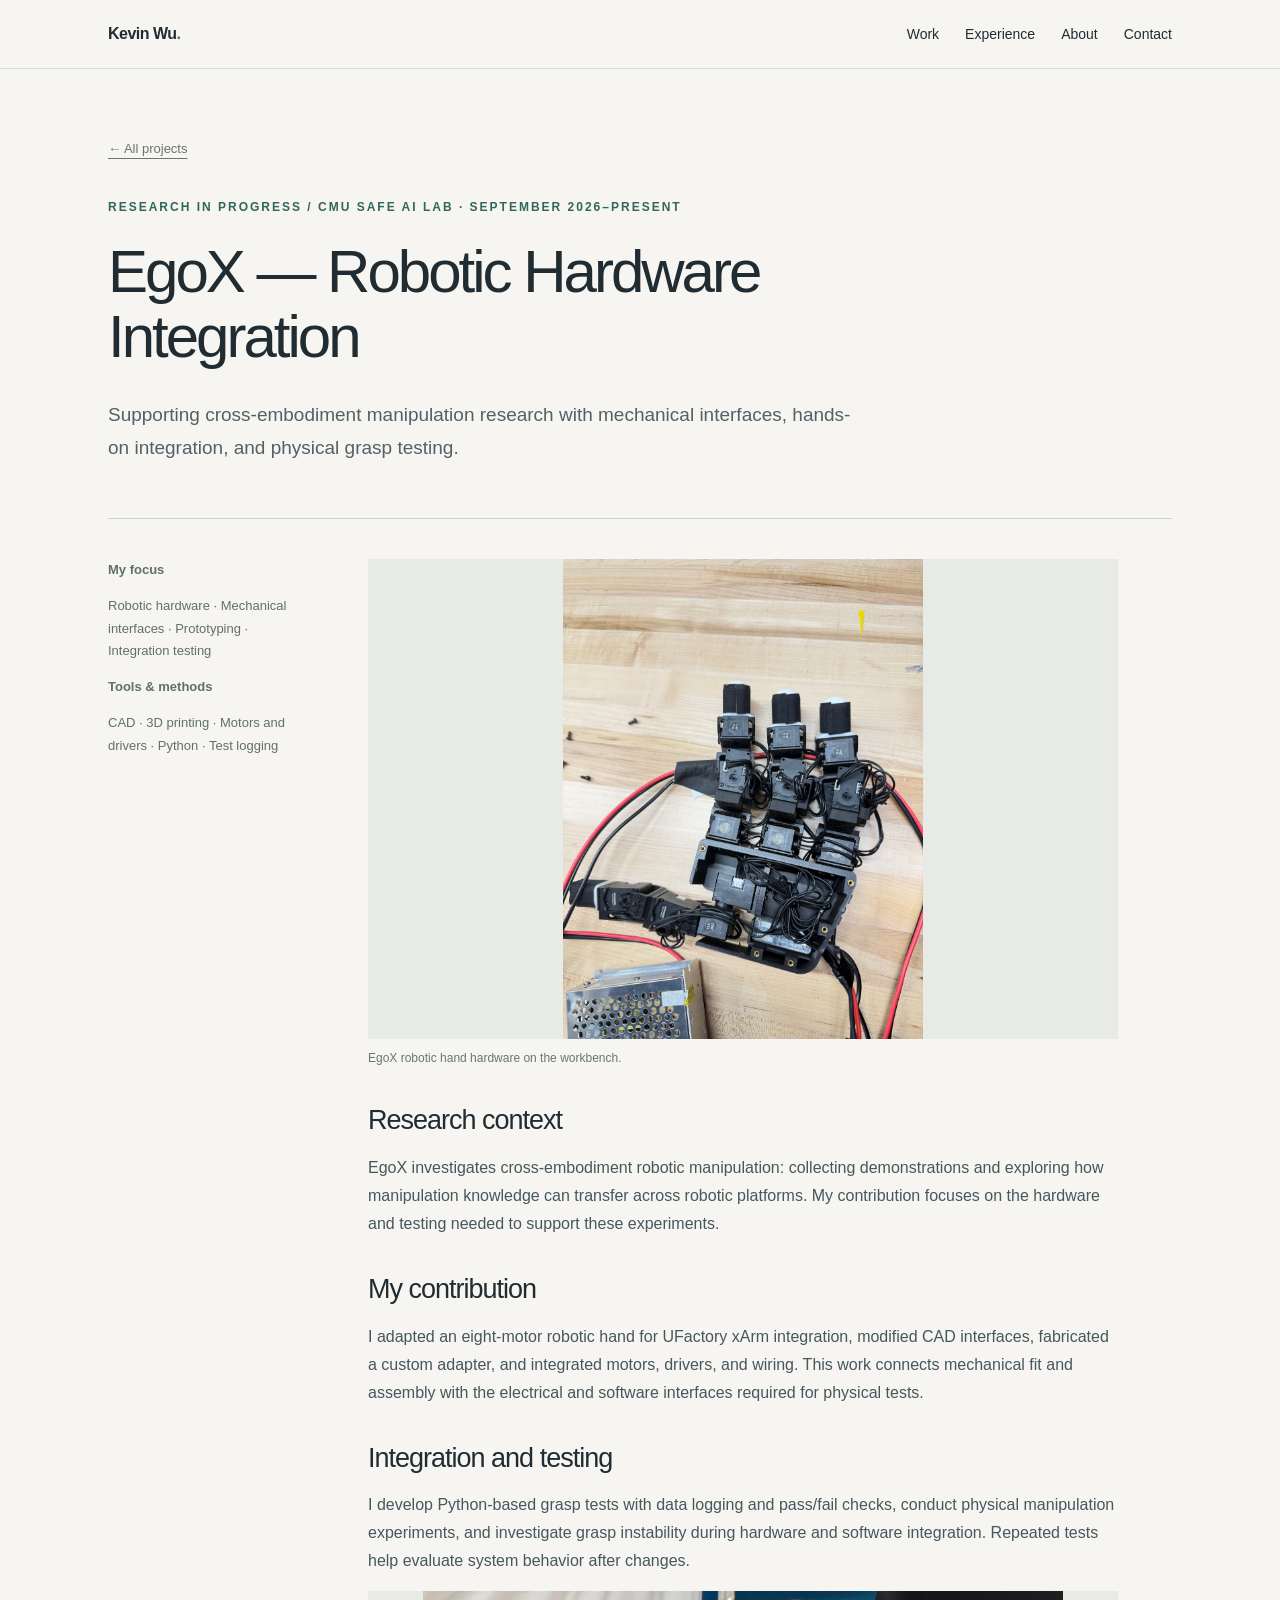
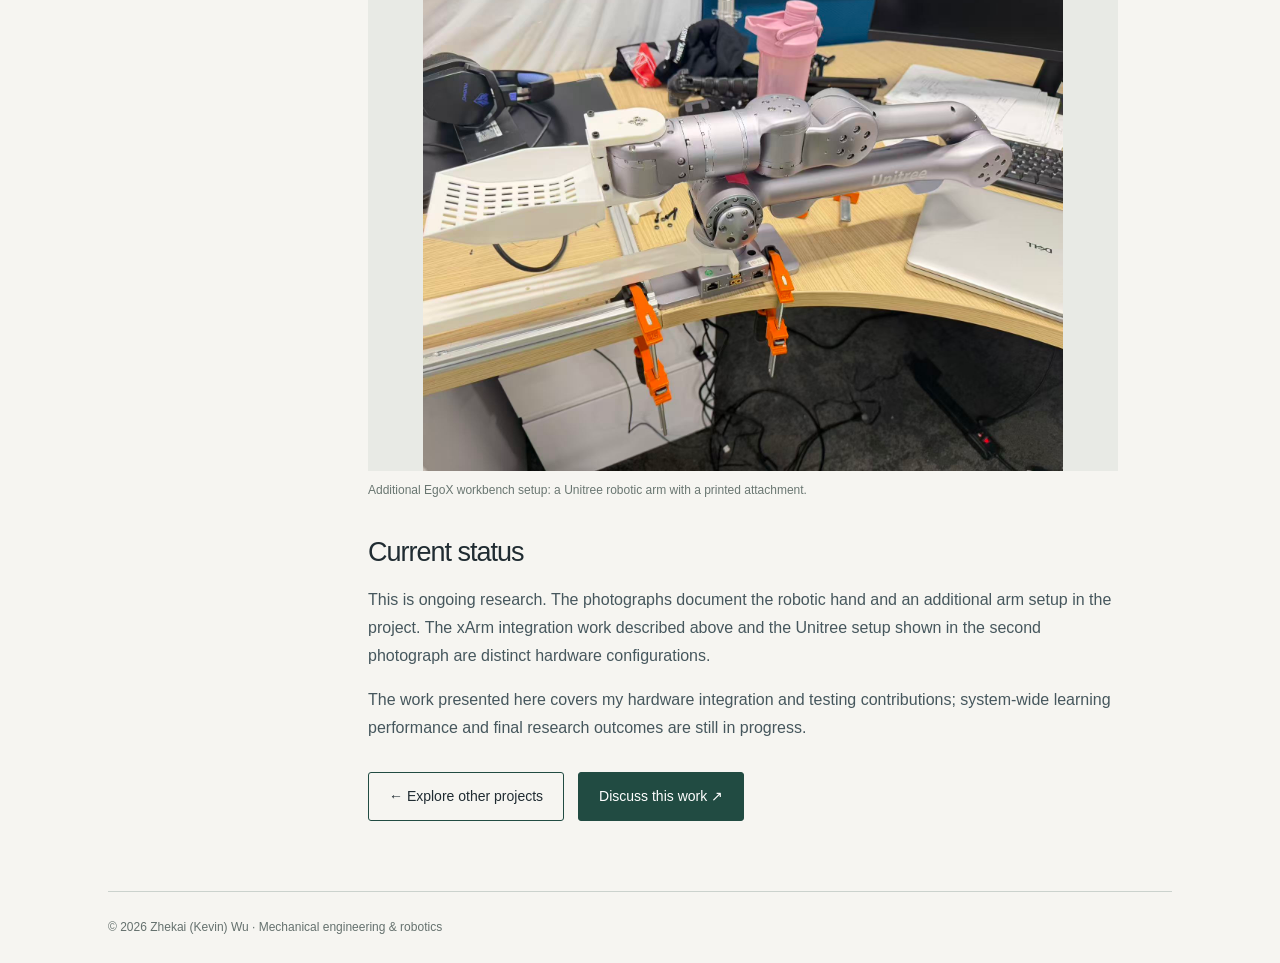
==== egox.html @ 0720554a "Add EgoX project page and robotic hand and arm photographs" ====
<!doctype html><html lang="en"><head><meta charset="utf-8"><meta name="viewport" content="width=device-width,initial-scale=1"><title>EgoX — Robotic Hardware Integration | Kevin Wu</title><meta name="description" content="Kevin Wu’s EgoX research work in robotic hardware integration, mechanical interfaces, and grasp testing at CMU Safe AI Lab."><link rel="stylesheet" href="style.css"></head><body><a class="skip" href="#main">Skip to content</a><header><nav aria-label="Main navigation"><a class="brand" href="index.html">Kevin Wu<span style="color:#397165">.</span></a><div class="links"><a href="index.html#work">Work</a><a href="index.html#experience">Experience</a><a href="index.html#about">About</a><a href="index.html#contact">Contact</a></div></nav></header><main id="main"><section class="case-hero"><a class="small" href="index.html#work">← All projects</a><p class="label" style="margin-top:35px">Research in progress / CMU Safe AI Lab · September 2026–Present</p><h1>EgoX — Robotic Hardware Integration</h1><p class="intro">Supporting cross-embodiment manipulation research with mechanical interfaces, hands-on integration, and physical grasp testing.</p></section><section class="section case-layout"><aside><strong>My focus</strong><p>Robotic hardware · Mechanical interfaces · Prototyping · Integration testing</p><strong>Tools & methods</strong><p>CAD · 3D printing · Motors and drivers · Python · Test logging</p></aside><article class="case-body"><figure class="case-photo"><img src="egox-hand.jpg" alt="EgoX robotic hand with actuator assemblies, wiring, and printed housing"><figcaption>EgoX robotic hand hardware on the workbench.</figcaption></figure><h2>Research context</h2><p>EgoX investigates cross-embodiment robotic manipulation: collecting demonstrations and exploring how manipulation knowledge can transfer across robotic platforms. My contribution focuses on the hardware and testing needed to support these experiments.</p><h2>My contribution</h2><p>I adapted an eight-motor robotic hand for UFactory xArm integration, modified CAD interfaces, fabricated a custom adapter, and integrated motors, drivers, and wiring. This work connects mechanical fit and assembly with the electrical and software interfaces required for physical tests.</p><h2>Integration and testing</h2><p>I develop Python-based grasp tests with data logging and pass/fail checks, conduct physical manipulation experiments, and investigate grasp instability during hardware and software integration. Repeated tests help evaluate system behavior after changes.</p><figure class="case-photo"><img src="egox-arm.jpg" alt="Unitree robotic arm with a white printed attachment in the EgoX workbench setup" loading="lazy"><figcaption>Additional EgoX workbench setup: a Unitree robotic arm with a printed attachment.</figcaption></figure><h2>Current status</h2><p>This is ongoing research. The photographs document the robotic hand and an additional arm setup in the project. The xArm integration work described above and the Unitree setup shown in the second photograph are distinct hardware configurations.</p><p>The work presented here covers my hardware integration and testing contributions; system-wide learning performance and final research outcomes are still in progress.</p><div class="actions"><a class="button" href="index.html#work">← Explore other projects</a><a class="button primary" href="mailto:kevinwuzhekai@gmail.com">Discuss this work ↗</a></div></article></section><footer>© 2026 Zhekai (Kevin) Wu · Mechanical engineering & robotics</footer></main></body></html>
---- style.css ----
*{box-sizing:border-box}html{scroll-behavior:smooth;scroll-padding-top:95px}body{margin:0;background:#f6f5f1;color:#202c32;font-family:Arial,Helvetica,sans-serif;line-height:1.75}a{color:inherit;text-underline-offset:5px}header{position:sticky;top:0;background:#f6f5f1f5;z-index:5;border-bottom:1px solid #d9deda}nav{max-width:1120px;margin:auto;padding:20px 28px;display:flex;justify-content:space-between;align-items:center}nav a{text-decoration:none}nav .links{display:flex;gap:26px;font-size:14px}.brand{font-weight:700;letter-spacing:-.5px}main{max-width:1120px;margin:auto;padding:0 28px}.hero{padding:95px 0 65px;max-width:900px}.eyebrow,.label{font-size:12px;text-transform:uppercase;letter-spacing:2px;font-weight:700;color:#33665c}h1{font-size:clamp(42px,6.5vw,76px);line-height:1.08;letter-spacing:-3px;font-weight:500;margin:22px 0 28px}h2{font-size:34px;font-weight:500;letter-spacing:-1px;line-height:1.25}h3{font-size:23px;line-height:1.35;font-weight:500}.intro{font-size:19px;color:#526067;max-width:760px}.meta{font-size:14px;color:#627068}.actions{display:flex;gap:14px;flex-wrap:wrap;margin-top:30px}.button{padding:11px 20px;border:1px solid #214b42;border-radius:3px;text-decoration:none;font-size:14px}.primary{background:#214b42;color:white}.section{padding:55px 0;border-top:1px solid #cbd2cd}.section-head{display:flex;justify-content:space-between;gap:30px;align-items:baseline;margin-bottom:28px}.section-head p{max-width:480px;color:#63716e}.projects{display:grid;grid-template-columns:1fr 1fr;gap:0 40px}.project{padding:27px 0 32px;border-top:1px solid #cbd2cd;text-decoration:none;display:block}.project:hover h3{color:#286656}.project h3{margin:10px 0}.project p{color:#59676a;font-size:15px;max-width:440px}.tags{color:#397165;font-size:12px}.arrow{float:right;font-size:23px}.about-grid{display:grid;grid-template-columns:1.5fr 1fr;gap:65px}.experience{display:grid;grid-template-columns:190px 1fr;gap:30px;padding:24px 0;border-bottom:1px solid #d8deda}.experience h3{margin:0}.experience p{margin:6px 0;color:#5b696b}.small{font-size:13px;color:#697671}.tools{font-size:15px;line-height:2.2}.contact{padding:60px 0 80px}.contact h2{font-size:42px}footer{padding:25px 0;border-top:1px solid #cbd2cd;font-size:12px;color:#65716e}.case-hero{padding:65px 0 35px;max-width:880px}.case-hero h1{font-size:clamp(38px,5vw,60px)}.case-layout{display:grid;grid-template-columns:200px 1fr;gap:60px;padding:40px 0 70px}.case-layout aside{font-size:13px;color:#60706b}.case-body{max-width:750px}.case-body h2{font-size:27px;margin:35px 0 15px}.case-body h2:first-child{margin-top:0}.case-body p{color:#46575d}.gallery{display:grid;grid-template-columns:1fr 1fr;gap:22px;margin:35px 0}.gallery figure{margin:0}.gallery figure:last-child{grid-column:1/-1}.gallery img{width:100%;height:340px;object-fit:contain;background:#e7e9e4}.gallery figure:last-child img{height:auto}.gallery figcaption{font-size:12px;color:#697671;margin-top:7px}a:focus-visible{outline:3px solid #c97935;outline-offset:5px}.skip{position:absolute;left:-9999px}.skip:focus{left:15px;top:15px;background:white;z-index:20}@media(max-width:700px){nav{padding:16px 20px}.links{gap:14px!important;font-size:12px!important}main{padding:0 22px}.hero{padding:65px 0 45px}h1{letter-spacing:-1.8px}.projects,.about-grid,.case-layout{grid-template-columns:1fr}.section-head{display:block}.about-grid,.case-layout{gap:25px}.experience{grid-template-columns:1fr;gap:6px}.section{padding:38px 0}.case-layout aside{border-bottom:1px solid #cbd2cd;padding-bottom:20px}.gallery{grid-template-columns:1fr}.gallery figure:last-child{grid-column:auto}.gallery img{height:auto}.contact h2{font-size:34px}}@media(prefers-reduced-motion:reduce){html{scroll-behavior:auto}}
.project-photo{display:block;width:100%;height:260px;object-fit:contain;background:#e8eae5;margin-bottom:24px;border-radius:3px}.case-photo{margin:0 0 32px}.case-photo img{display:block;width:100%;max-height:480px;object-fit:contain;background:#e8eae5}.case-photo figcaption{font-size:12px;color:#697671;margin-top:9px}@media(max-width:700px){.project-photo{height:240px}}

.demo{margin:0 0 35px}.demo video{display:block;width:100%;max-height:560px;background:#16201c;border-radius:4px}.demo h2{margin-top:0}
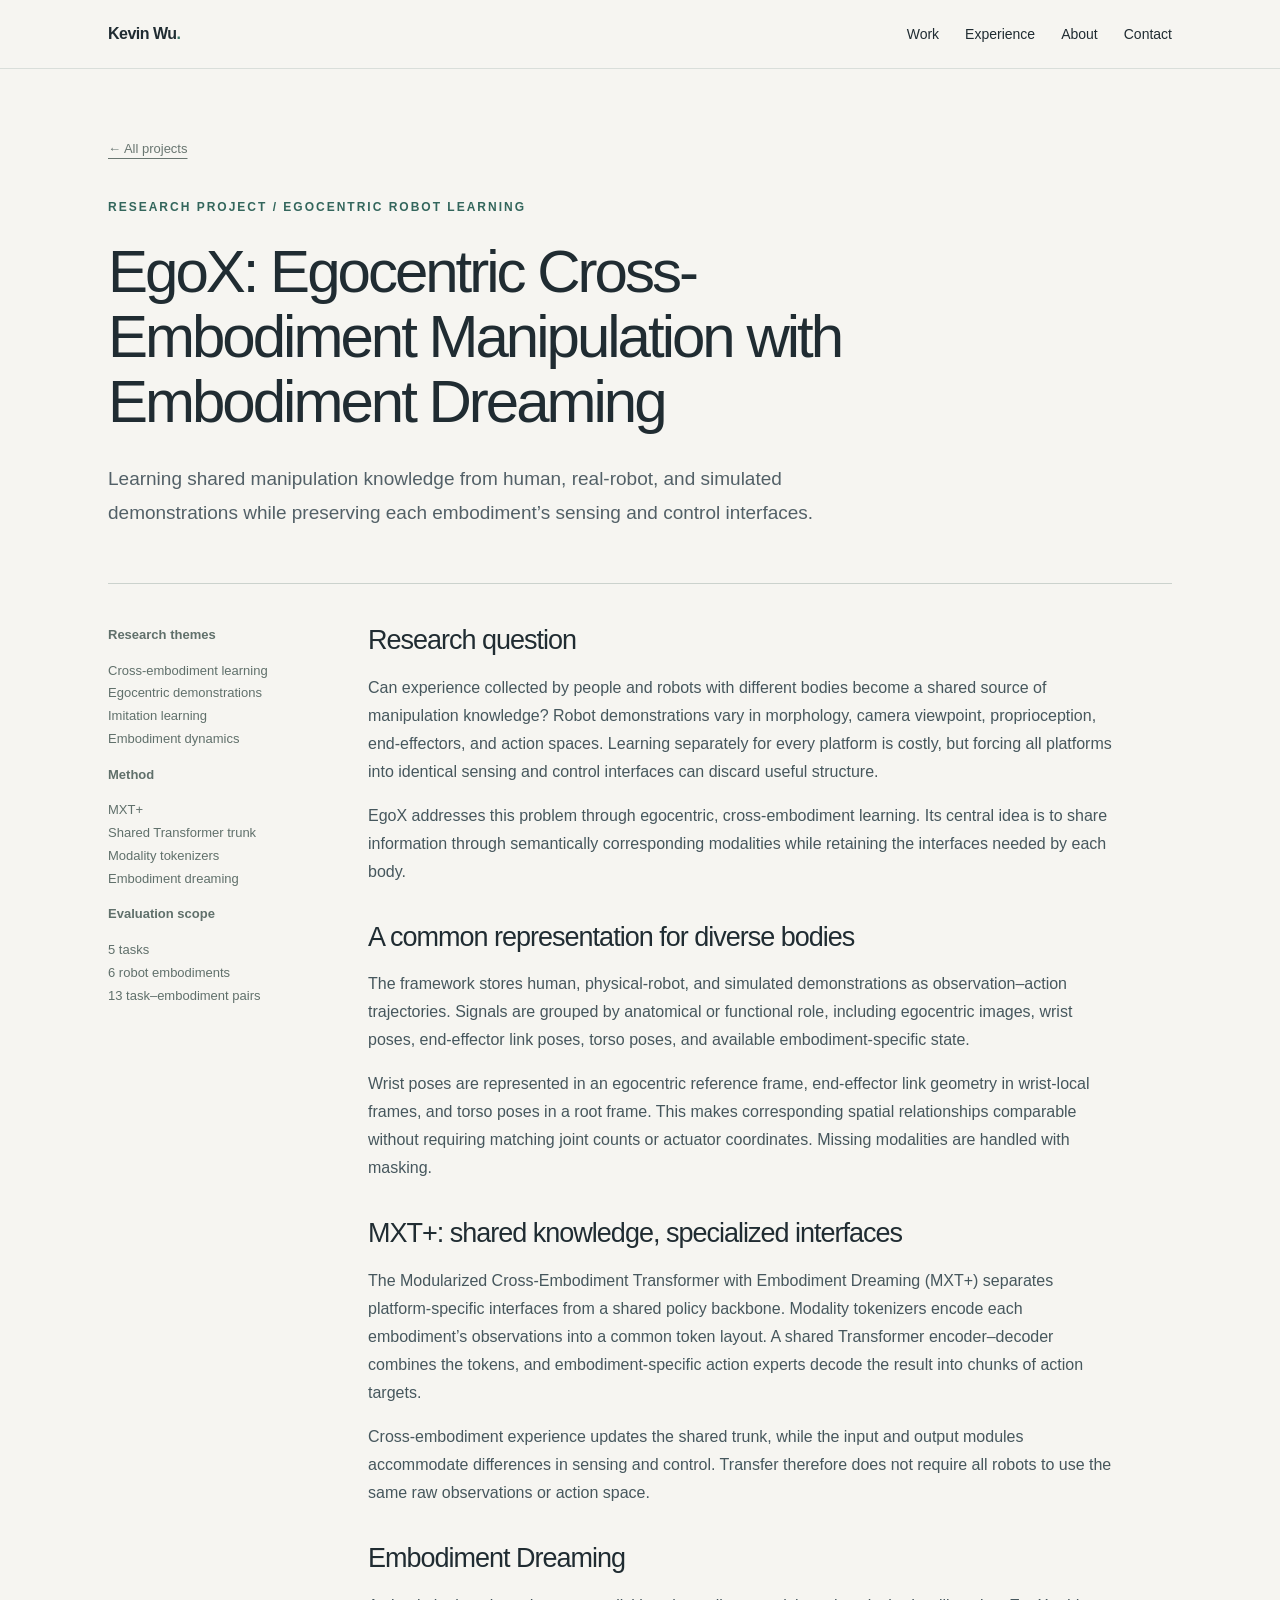
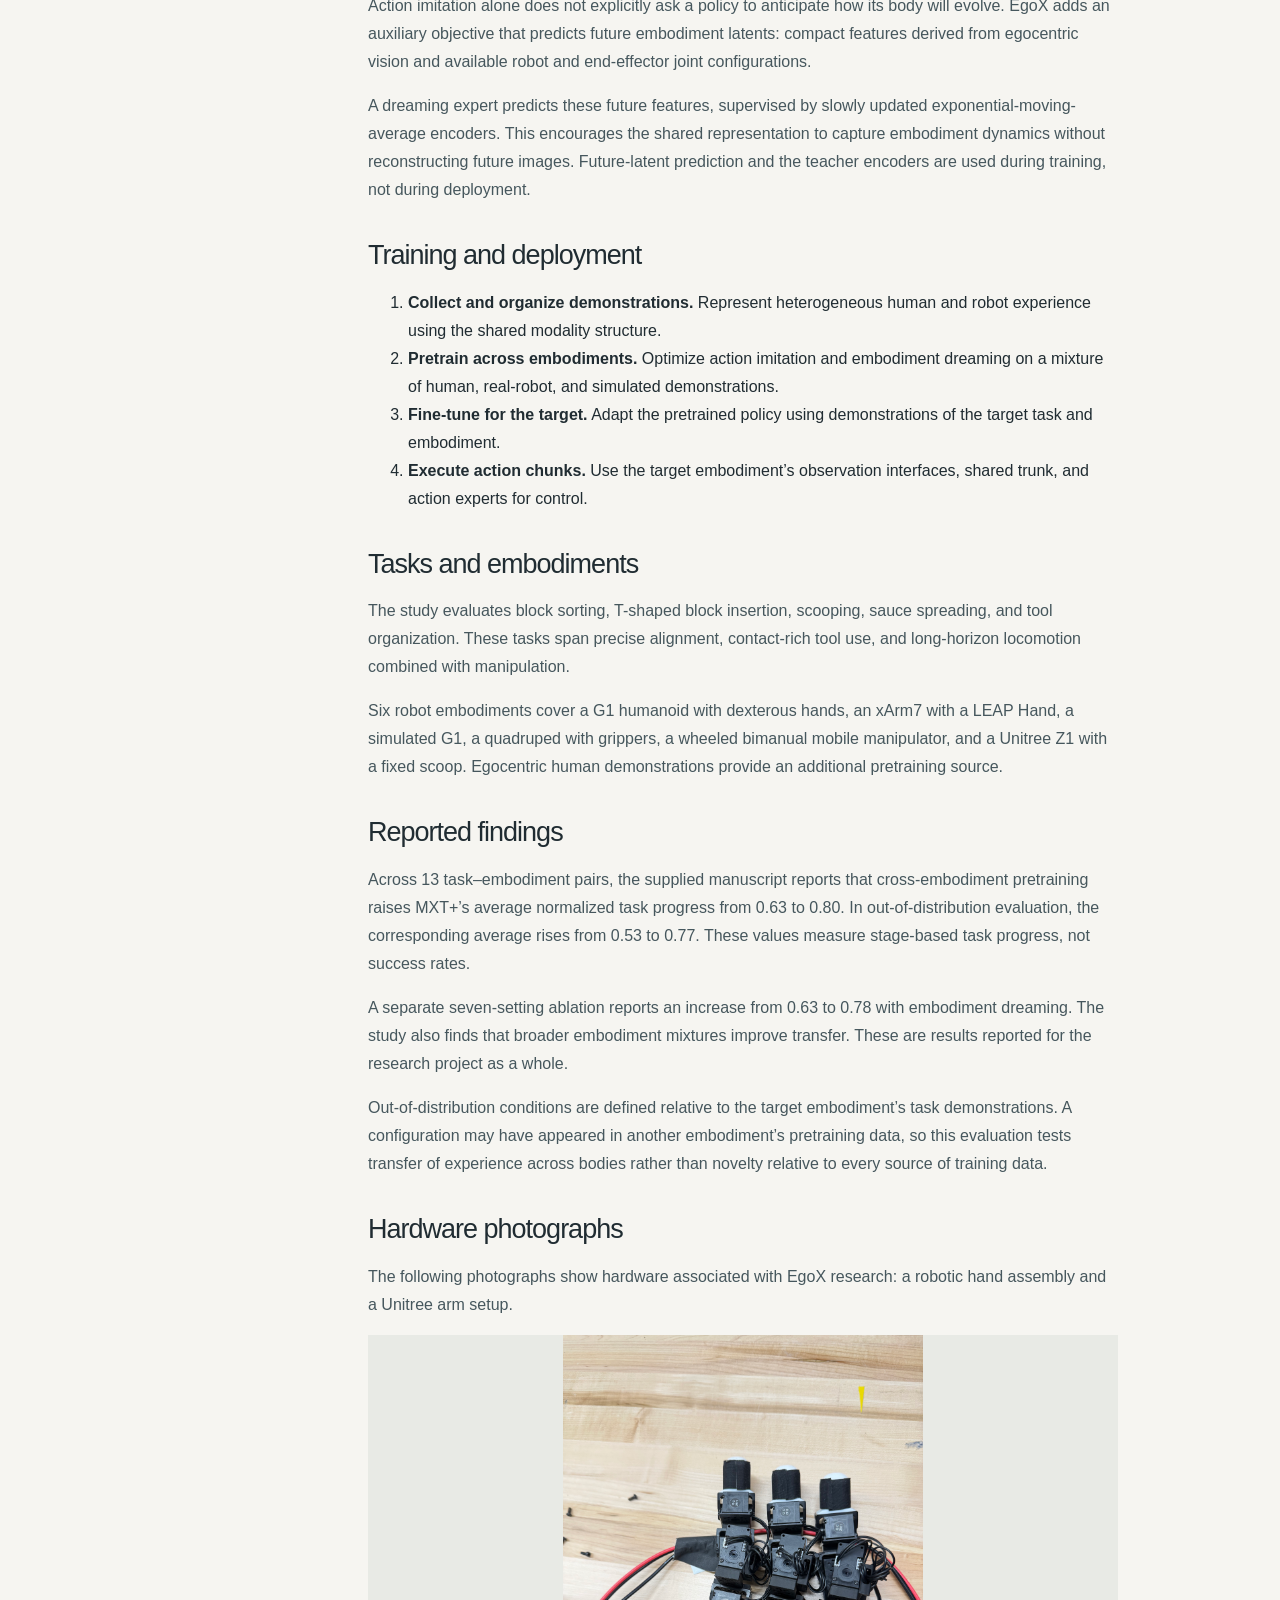
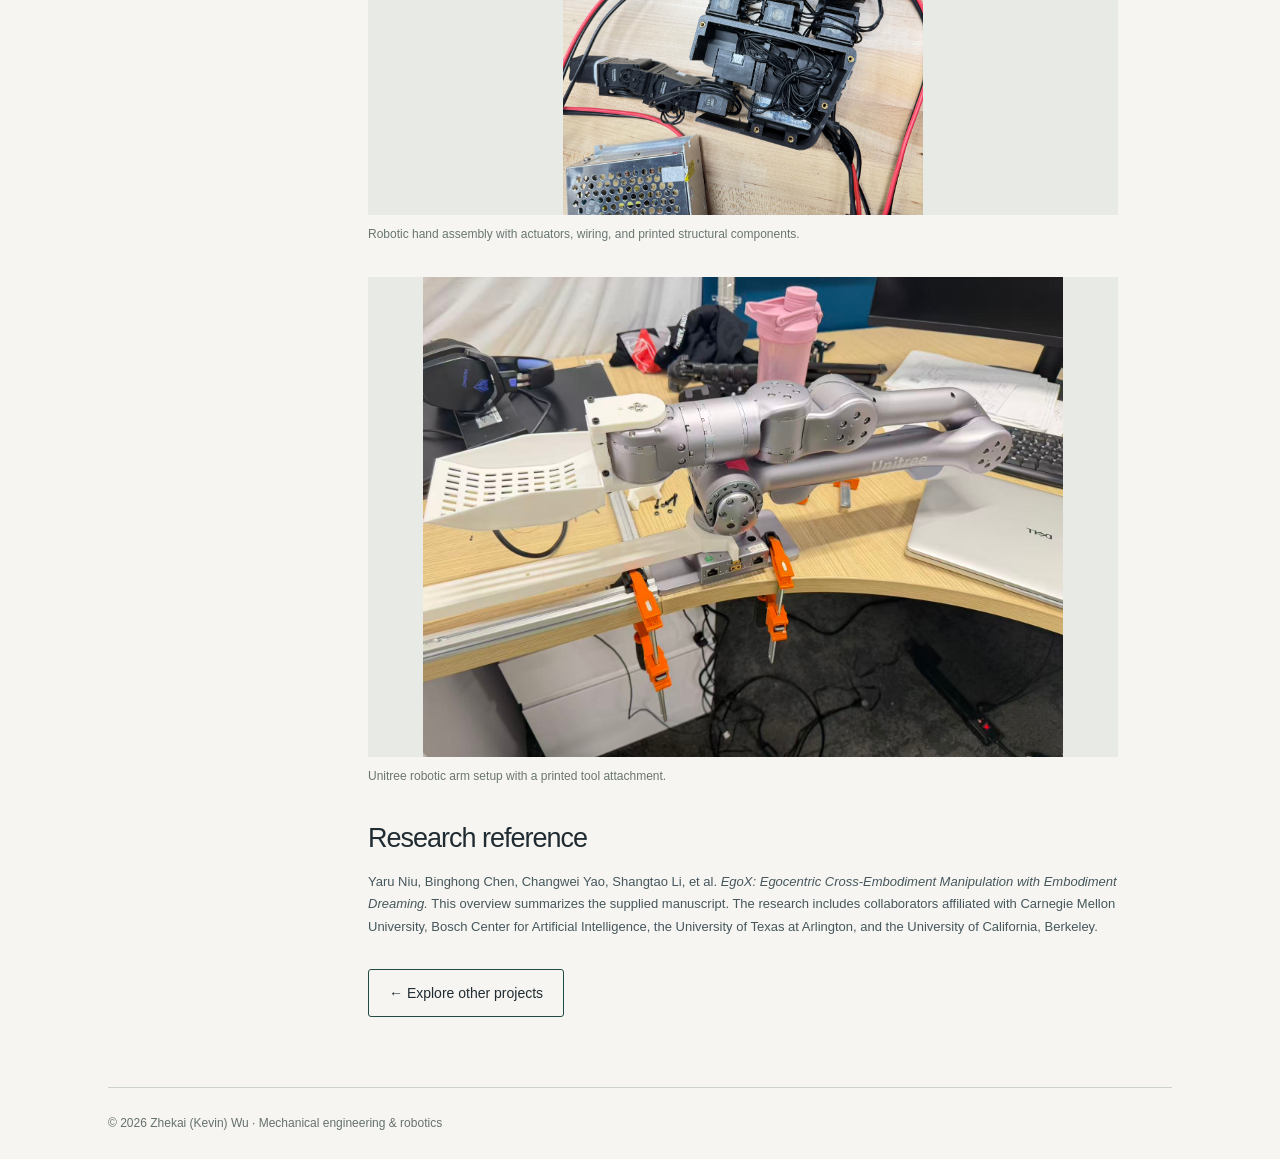
==== commit 6db8723f: "Reframe EgoX as a research overview based on the project manuscript" ====
--- a/egox.html
+++ b/egox.html
@@ -1 +1 @@
-<!doctype html><html lang="en"><head><meta charset="utf-8"><meta name="viewport" content="width=device-width,initial-scale=1"><title>EgoX — Robotic Hardware Integration | Kevin Wu</title><meta name="description" content="Kevin Wu’s EgoX research work in robotic hardware integration, mechanical interfaces, and grasp testing at CMU Safe AI Lab."><link rel="stylesheet" href="style.css"></head><body><a class="skip" href="#main">Skip to content</a><header><nav aria-label="Main navigation"><a class="brand" href="index.html">Kevin Wu<span style="color:#397165">.</span></a><div class="links"><a href="index.html#work">Work</a><a href="index.html#experience">Experience</a><a href="index.html#about">About</a><a href="index.html#contact">Contact</a></div></nav></header><main id="main"><section class="case-hero"><a class="small" href="index.html#work">← All projects</a><p class="label" style="margin-top:35px">Research in progress / CMU Safe AI Lab · September 2026–Present</p><h1>EgoX — Robotic Hardware Integration</h1><p class="intro">Supporting cross-embodiment manipulation research with mechanical interfaces, hands-on integration, and physical grasp testing.</p></section><section class="section case-layout"><aside><strong>My focus</strong><p>Robotic hardware · Mechanical interfaces · Prototyping · Integration testing</p><strong>Tools & methods</strong><p>CAD · 3D printing · Motors and drivers · Python · Test logging</p></aside><article class="case-body"><figure class="case-photo"><img src="egox-hand.jpg" alt="EgoX robotic hand with actuator assemblies, wiring, and printed housing"><figcaption>EgoX robotic hand hardware on the workbench.</figcaption></figure><h2>Research context</h2><p>EgoX investigates cross-embodiment robotic manipulation: collecting demonstrations and exploring how manipulation knowledge can transfer across robotic platforms. My contribution focuses on the hardware and testing needed to support these experiments.</p><h2>My contribution</h2><p>I adapted an eight-motor robotic hand for UFactory xArm integration, modified CAD interfaces, fabricated a custom adapter, and integrated motors, drivers, and wiring. This work connects mechanical fit and assembly with the electrical and software interfaces required for physical tests.</p><h2>Integration and testing</h2><p>I develop Python-based grasp tests with data logging and pass/fail checks, conduct physical manipulation experiments, and investigate grasp instability during hardware and software integration. Repeated tests help evaluate system behavior after changes.</p><figure class="case-photo"><img src="egox-arm.jpg" alt="Unitree robotic arm with a white printed attachment in the EgoX workbench setup" loading="lazy"><figcaption>Additional EgoX workbench setup: a Unitree robotic arm with a printed attachment.</figcaption></figure><h2>Current status</h2><p>This is ongoing research. The photographs document the robotic hand and an additional arm setup in the project. The xArm integration work described above and the Unitree setup shown in the second photograph are distinct hardware configurations.</p><p>The work presented here covers my hardware integration and testing contributions; system-wide learning performance and final research outcomes are still in progress.</p><div class="actions"><a class="button" href="index.html#work">← Explore other projects</a><a class="button primary" href="mailto:kevinwuzhekai@gmail.com">Discuss this work ↗</a></div></article></section><footer>© 2026 Zhekai (Kevin) Wu · Mechanical engineering & robotics</footer></main></body></html>+<!doctype html><html lang="en"><head><meta charset="utf-8"><meta name="viewport" content="width=device-width,initial-scale=1"><title>EgoX — Cross-Embodiment Manipulation | Kevin Wu</title><meta name="description" content="EgoX: egocentric cross-embodiment manipulation with embodiment dreaming. Research overview, MXT+ architecture, training pipeline, and evaluation."><link rel="stylesheet" href="style.css"></head><body><a class="skip" href="#main">Skip to content</a><header><nav aria-label="Main navigation"><a class="brand" href="index.html">Kevin Wu<span style="color:#397165">.</span></a><div class="links"><a href="index.html#work">Work</a><a href="index.html#experience">Experience</a><a href="index.html#about">About</a><a href="index.html#contact">Contact</a></div></nav></header><main id="main"><section class="case-hero"><a class="small" href="index.html#work">← All projects</a><p class="label" style="margin-top:35px">Research project / Egocentric robot learning</p><h1>EgoX: Egocentric Cross-Embodiment Manipulation with Embodiment Dreaming</h1><p class="intro">Learning shared manipulation knowledge from human, real-robot, and simulated demonstrations while preserving each embodiment’s sensing and control interfaces.</p></section><section class="section case-layout"><aside><strong>Research themes</strong><p>Cross-embodiment learning<br>Egocentric demonstrations<br>Imitation learning<br>Embodiment dynamics</p><strong>Method</strong><p>MXT+<br>Shared Transformer trunk<br>Modality tokenizers<br>Embodiment dreaming</p><strong>Evaluation scope</strong><p>5 tasks<br>6 robot embodiments<br>13 task–embodiment pairs</p></aside><article class="case-body"><h2>Research question</h2><p>Can experience collected by people and robots with different bodies become a shared source of manipulation knowledge? Robot demonstrations vary in morphology, camera viewpoint, proprioception, end-effectors, and action spaces. Learning separately for every platform is costly, but forcing all platforms into identical sensing and control interfaces can discard useful structure.</p><p>EgoX addresses this problem through egocentric, cross-embodiment learning. Its central idea is to share information through semantically corresponding modalities while retaining the interfaces needed by each body.</p><h2>A common representation for diverse bodies</h2><p>The framework stores human, physical-robot, and simulated demonstrations as observation–action trajectories. Signals are grouped by anatomical or functional role, including egocentric images, wrist poses, end-effector link poses, torso poses, and available embodiment-specific state.</p><p>Wrist poses are represented in an egocentric reference frame, end-effector link geometry in wrist-local frames, and torso poses in a root frame. This makes corresponding spatial relationships comparable without requiring matching joint counts or actuator coordinates. Missing modalities are handled with masking.</p><h2>MXT+: shared knowledge, specialized interfaces</h2><p>The Modularized Cross-Embodiment Transformer with Embodiment Dreaming (MXT+) separates platform-specific interfaces from a shared policy backbone. Modality tokenizers encode each embodiment’s observations into a common token layout. A shared Transformer encoder–decoder combines the tokens, and embodiment-specific action experts decode the result into chunks of action targets.</p><p>Cross-embodiment experience updates the shared trunk, while the input and output modules accommodate differences in sensing and control. Transfer therefore does not require all robots to use the same raw observations or action space.</p><h2>Embodiment Dreaming</h2><p>Action imitation alone does not explicitly ask a policy to anticipate how its body will evolve. EgoX adds an auxiliary objective that predicts future embodiment latents: compact features derived from egocentric vision and available robot and end-effector joint configurations.</p><p>A dreaming expert predicts these future features, supervised by slowly updated exponential-moving-average encoders. This encourages the shared representation to capture embodiment dynamics without reconstructing future images. Future-latent prediction and the teacher encoders are used during training, not during deployment.</p><h2>Training and deployment</h2><ol><li><strong>Collect and organize demonstrations.</strong> Represent heterogeneous human and robot experience using the shared modality structure.</li><li><strong>Pretrain across embodiments.</strong> Optimize action imitation and embodiment dreaming on a mixture of human, real-robot, and simulated demonstrations.</li><li><strong>Fine-tune for the target.</strong> Adapt the pretrained policy using demonstrations of the target task and embodiment.</li><li><strong>Execute action chunks.</strong> Use the target embodiment’s observation interfaces, shared trunk, and action experts for control.</li></ol><h2>Tasks and embodiments</h2><p>The study evaluates block sorting, T-shaped block insertion, scooping, sauce spreading, and tool organization. These tasks span precise alignment, contact-rich tool use, and long-horizon locomotion combined with manipulation.</p><p>Six robot embodiments cover a G1 humanoid with dexterous hands, an xArm7 with a LEAP Hand, a simulated G1, a quadruped with grippers, a wheeled bimanual mobile manipulator, and a Unitree Z1 with a fixed scoop. Egocentric human demonstrations provide an additional pretraining source.</p><h2>Reported findings</h2><p>Across 13 task–embodiment pairs, the supplied manuscript reports that cross-embodiment pretraining raises MXT+’s average normalized task progress from 0.63 to 0.80. In out-of-distribution evaluation, the corresponding average rises from 0.53 to 0.77. These values measure stage-based task progress, not success rates.</p><p>A separate seven-setting ablation reports an increase from 0.63 to 0.78 with embodiment dreaming. The study also finds that broader embodiment mixtures improve transfer. These are results reported for the research project as a whole.</p><p>Out-of-distribution conditions are defined relative to the target embodiment’s task demonstrations. A configuration may have appeared in another embodiment’s pretraining data, so this evaluation tests transfer of experience across bodies rather than novelty relative to every source of training data.</p><h2>Hardware photographs</h2><p>The following photographs show hardware associated with EgoX research: a robotic hand assembly and a Unitree arm setup.</p><figure class="case-photo"><img src="egox-hand.jpg" alt="Robotic hand assembly used in EgoX research" loading="lazy"><figcaption>Robotic hand assembly with actuators, wiring, and printed structural components.</figcaption></figure><figure class="case-photo"><img src="egox-arm.jpg" alt="Unitree robotic arm setup associated with EgoX research" loading="lazy"><figcaption>Unitree robotic arm setup with a printed tool attachment.</figcaption></figure><h2>Research reference</h2><p class="small">Yaru Niu, Binghong Chen, Changwei Yao, Shangtao Li, et al. <em>EgoX: Egocentric Cross-Embodiment Manipulation with Embodiment Dreaming.</em> This overview summarizes the supplied manuscript. The research includes collaborators affiliated with Carnegie Mellon University, Bosch Center for Artificial Intelligence, the University of Texas at Arlington, and the University of California, Berkeley.</p><div class="actions"><a class="button" href="index.html#work">← Explore other projects</a></div></article></section><footer>© 2026 Zhekai (Kevin) Wu · Mechanical engineering & robotics</footer></main></body></html>
